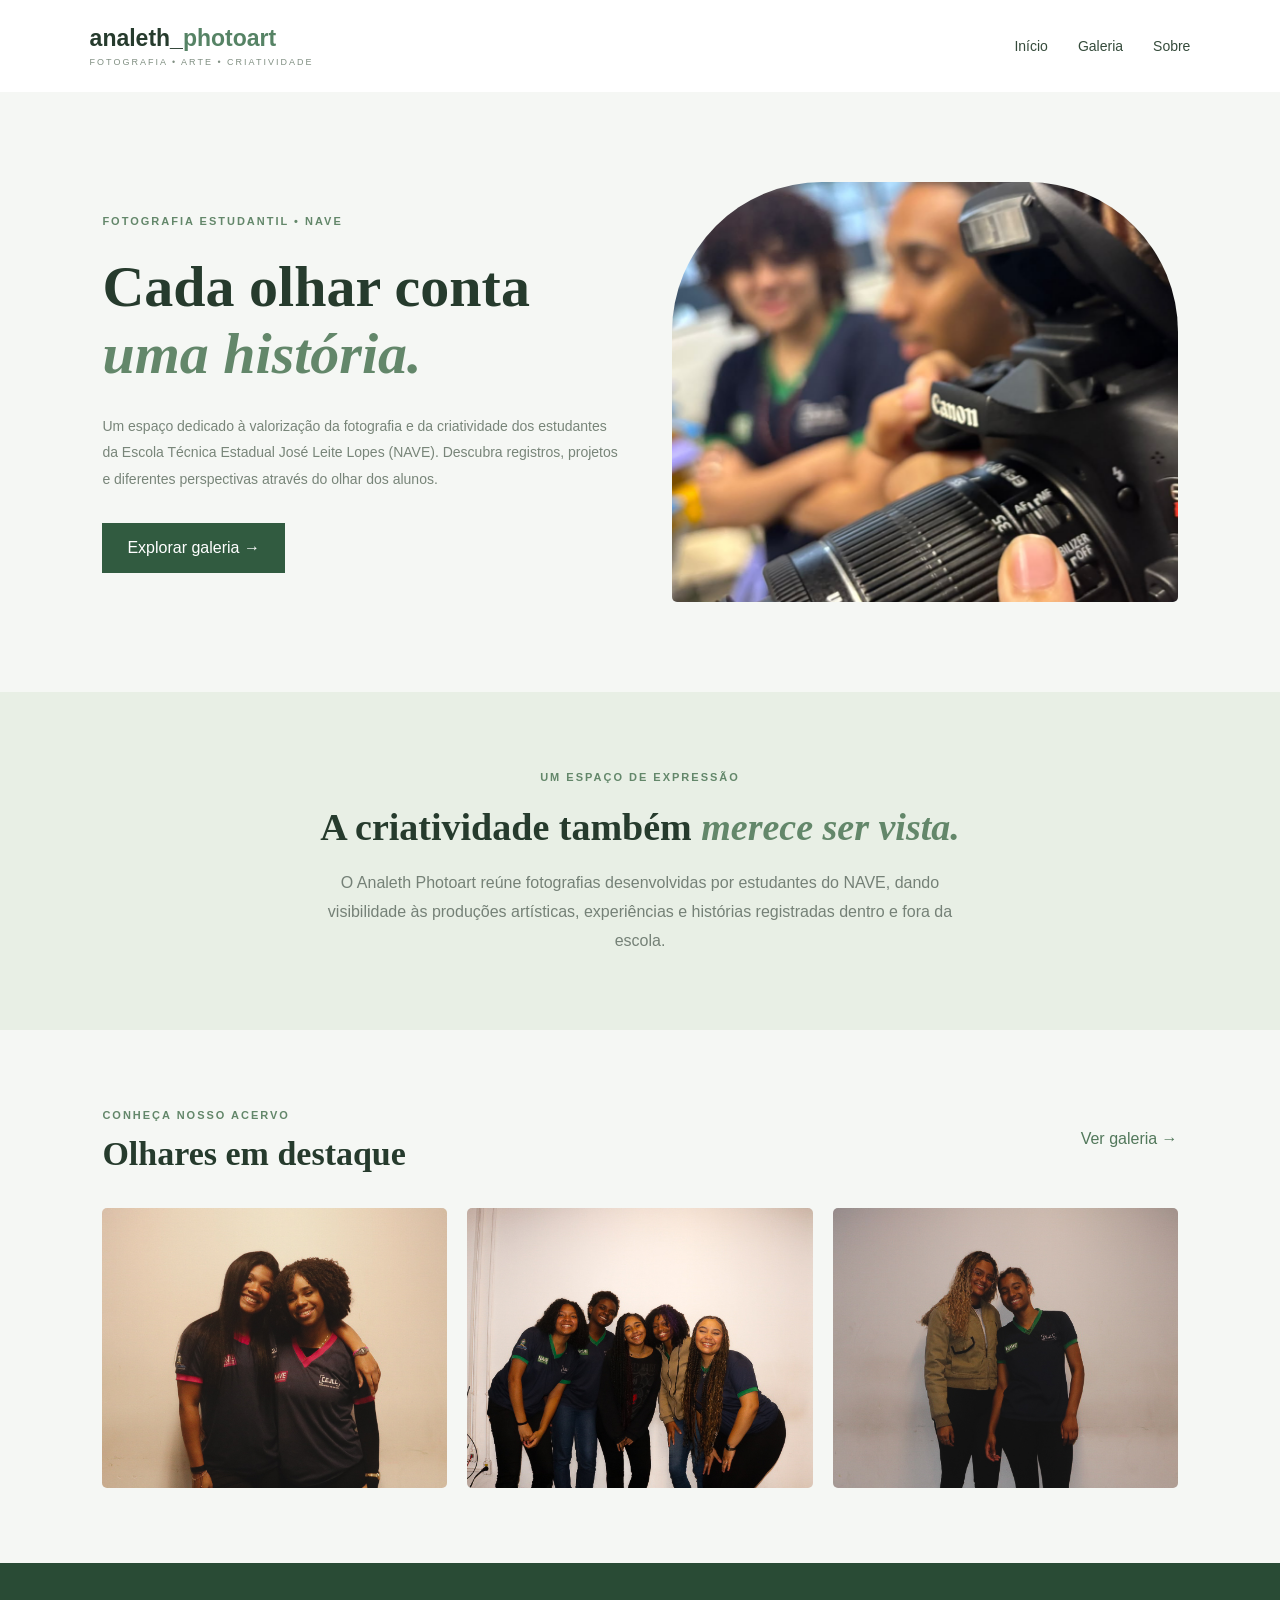
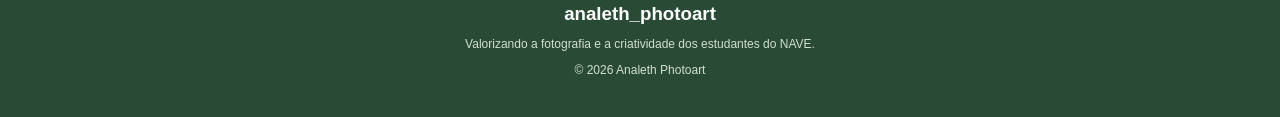
==== index.html @ b7a5aa27 "site 1.0" ====
<!DOCTYPE html>
<html lang="pt-BR">
<head>
    <meta charset="UTF-8">
    <meta name="viewport" content="width=device-width, initial-scale=1.0">

    <title>Analeth Photoart | NAVE</title>

    <link rel="stylesheet" href="css/style.css">
</head>

<body>

    <header>
        <div class="logo">
            <h2>analeth_<span>photoart</span></h2>
            <p>FOTOGRAFIA • ARTE • CRIATIVIDADE</p>
        </div>

        <nav>
            <a href="index.html">Início</a>
            <a href="galeria.html">Galeria</a>
            <a href="sobre.html">Sobre</a>
        </nav>
    </header>

    <main>

        <section class="inicio">

            <div class="inicio-texto">
                <span class="destaque">
                    FOTOGRAFIA ESTUDANTIL • NAVE
                </span>

                <h1>
                    Cada olhar conta
                    <span>uma história.</span>
                </h1>

                <p>
                    Um espaço dedicado à valorização da fotografia
                    e da criatividade dos estudantes da Escola
                    Técnica Estadual José Leite Lopes (NAVE).

                    Descubra registros, projetos e diferentes
                    perspectivas através do olhar dos alunos.
                </p>

                <a href="galeria.html" class="botao">
                    Explorar galeria →
                </a>

            </div>

            <div class="inicio-imagem">
                <img
                    src="imagem/tela.jpeg"
                    alt="Fotografia produzida por estudante do NAVE"
                >
            </div>

        </section>

        <section class="apresentacao">

            <span>UM ESPAÇO DE EXPRESSÃO</span>

            <h2>
                A criatividade também
                <em>merece ser vista.</em>
            </h2>

            <p>
                O Analeth Photoart reúne fotografias desenvolvidas
                por estudantes do NAVE, dando visibilidade às
                produções artísticas, experiências e histórias
                registradas dentro e fora da escola.
            </p>

        </section>

        <section class="destaques">

            <div class="titulo-secao">
                <div>
                    <span>CONHEÇA NOSSO ACERVO</span>
                    <h2>Olhares em destaque</h2>
                </div>

                <a href="galeria.html">Ver galeria →</a>
            </div>

            <div class="galeria-destaques">

                <img src="imagem/imagem14.jpg"
                     alt="Fotografia estudantil 1">

                <img src="imagem/imagem6.jpg"
                     alt="Fotografia estudantil 2">

                <img src="imagem/imagem5.jpg"
                     alt="Fotografia estudantil 3">

            </div>

        </section>

    </main>

    <footer>
        <h3>analeth_photoart</h3>

        <p>
            Valorizando a fotografia e a criatividade
            dos estudantes do NAVE.
        </p>

        <p>© 2026 Analeth Photoart</p>
    </footer>
<script src="js/script.js"></script>
</body>
</html>
---- css/style.css ----
* {
    margin: 0;
    padding: 0;
    box-sizing: border-box;
}

body {
    font-family: Arial, sans-serif;
    background: #f5f8f3;
    color: #263b2d;
}

/* CABEÇALHO */

header {
    display: flex;
    justify-content: space-between;
    align-items: center;
    padding: 25px 7%;
    background: white;
}

.logo h2 {
    font-size: 23px;
}

.logo span {
    color: #568365;
}

.logo p {
    font-size: 9px;
    letter-spacing: 2px;
    margin-top: 5px;
    color: #819083;
}

nav {
    display: flex;
    gap: 30px;
}

nav a {
    text-decoration: none;
    color: #354b3b;
    font-size: 14px;
    transition: 0.3s;
}

nav a:hover {
    color: #719d7a;
}

/* INÍCIO */

.inicio {
    display: flex;
    align-items: center;
    justify-content: space-between;
    padding: 90px 8%;
    gap: 50px;
}

.inicio-texto {
    max-width: 520px;
}

.destaque,
.apresentacao span,
.titulo-secao span {
    color: #63876a;
    font-size: 11px;
    letter-spacing: 2px;
    font-weight: bold;
}

.inicio h1 {
    font-family: Georgia, serif;
    font-size: 58px;
    line-height: 1.15;
    margin: 25px 0;
}

.inicio h1 span {
    display: block;
    color: #63876a;
    font-style: italic;
}

.inicio-texto p {
    color: #788579;
    line-height: 1.9;
    font-size: 14px;
}

.botao {
    display: inline-block;
    margin-top: 30px;
    padding: 16px 25px;
    background: #315b40;
    color: white;
    text-decoration: none;
    transition: 0.3s;
}

.botao:hover {
    background: #63876a;
    transform: translateY(-3px);
}

.inicio-imagem {
    width: 48%;
    height: 420px;
}

.inicio-imagem img {
    width: 100%;
    height: 100%;
    object-fit: cover;
    border-radius: 150px 150px 5px 5px;
}

/* APRESENTAÇÃO */

.apresentacao {
    background: #e8efe5;
    text-align: center;
    padding: 75px 15%;
}

.apresentacao h2 {
    font-family: Georgia, serif;
    font-size: 38px;
    margin: 20px 0;
}

.apresentacao em {
    color: #63876a;
}

.apresentacao p {
    color: #758177;
    line-height: 1.8;
    max-width: 650px;
    margin: auto;
}

/* DESTAQUES */

.destaques {
    padding: 75px 8%;
}

.titulo-secao {
    display: flex;
    justify-content: space-between;
    align-items: center;
    margin-bottom: 35px;
}

.titulo-secao h2 {
    font-family: Georgia, serif;
    font-size: 34px;
    margin-top: 12px;
}

.titulo-secao a {
    color: #52785b;
    text-decoration: none;
}

.galeria-destaques {
    display: grid;
    grid-template-columns: repeat(3, 1fr);
    gap: 20px;
}

.galeria-destaques img {
    width: 100%;
    height: 280px;
    object-fit: cover;
    border-radius: 5px;
    transition: 0.4s;
}

.galeria-destaques img:hover {
    transform: translateY(-7px);
}

/* RODAPÉ */

footer {
    background: #294b35;
    color: white;
    text-align: center;
    padding: 40px 20px;
}

footer p {
    font-size: 12px;
    margin-top: 12px;
    color: #d1dfd2;
}

/* CELULAR */

@media (max-width: 768px) {

    header {
        flex-direction: column;
        gap: 20px;
    }

    nav {
        gap: 15px;
        flex-wrap: wrap;
        justify-content: center;
    }

    .inicio {
        flex-direction: column;
        padding: 55px 7%;
    }

    .inicio h1 {
        font-size: 43px;
    }

    .inicio-imagem {
        width: 100%;
        height: 330px;
    }

    .apresentacao {
        padding: 55px 8%;
    }

    .apresentacao h2 {
        font-size: 30px;
    }

    .titulo-secao {
        align-items: flex-start;
        gap: 15px;
        flex-direction: column;
    }

    .galeria-destaques {
        grid-template-columns: 1fr 1fr;
    }

    .galeria-destaques img {
        height: 190px;
    }
}


/* PÁGINAS INTERNAS */

.pagina-interna {
    padding: 70px 8%;
}

.titulo-pagina {
    text-align: center;
    padding: 35px 0 55px;
}

.titulo-pagina > span,
.sobre-texto > span,
.objetivos > span {
    color: #63876a;
    font-size: 11px;
    letter-spacing: 2px;
    font-weight: bold;
}

.titulo-pagina h1 {
    font-family: Georgia, serif;
    font-size: 53px;
    margin: 20px 0;
}

.titulo-pagina h1 em {
    color: #63876a;
}

.titulo-pagina p {
    color: #788579;
    font-size: 14px;
    line-height: 1.8;
}

/* PESQUISA E CATEGORIAS */

.ferramentas-galeria {
    margin-bottom: 30px;
}

#pesquisa {
    width: 100%;
    padding: 17px;
    border: 1px solid #dce6da;
    background: white;
    outline: none;
    margin-bottom: 20px;
}

#pesquisa:focus {
    border-color: #63876a;
}

.categorias {
    display: flex;
    flex-wrap: wrap;
    gap: 12px;
}

.filtro {
    padding: 10px 18px;
    border: 1px solid #dce6da;
    background: transparent;
    color: #49634d;
    cursor: pointer;
    border-radius: 25px;
    transition: 0.3s;
}

.filtro:hover,
.filtro.ativo {
    background: #426b4c;
    color: white;
}

.contador-fotos {
    color: #819083;
    font-size: 12px;
    margin-bottom: 20px;
}


* {
    margin: 0;
    padding: 0;
    box-sizing: border-box;
}

body {
    background: #f5f7f4;
}

.gallery {
    display: grid;
    grid-template-columns: repeat(4, 1fr);
    gap: 20px;
    max-width: 1450px;
    margin: auto;
    padding: 20px;
}

.column {
    display: flex;
    flex-direction: column;
    gap: 20px;
}

.column img {
    width: 100%;
    height: auto;
    display: block;
    object-fit: cover;
    border-radius: 7px;
    transition: transform 0.3s ease;
    cursor: pointer;
}

.column img:hover {
    transform: scale(1.02);
}

/* Tablet */
@media (max-width: 900px) {
    .gallery {
        grid-template-columns: repeat(2, 1fr);
    }
}

/* Celular */
@media (max-width: 550px) {
    .gallery {
        grid-template-columns: repeat(2, 1fr);
        gap: 10px;
        padding: 10px;
    }

    .column {
        gap: 10px;
    }
}


/* MODAL DE FOTOGRAFIA */

.modal-foto {
    display: none;
    position: fixed;
    z-index: 100;
    inset: 0;
    background: #17271feF;
    align-items: center;
    justify-content: center;
    padding: 25px;
}

.modal-foto.aberto {
    display: flex;
}

#conteudo-modal {
    max-width: 850px;
    max-height: 85vh;
    color: white;
    text-align: center;
}

#conteudo-modal img {
    max-width: 100%;
    max-height: 70vh;
    object-fit: contain;
}

#conteudo-modal p {
    margin-top: 15px;
}

#fechar-modal {
    position: absolute;
    top: 20px;
    right: 30px;
    font-size: 40px;
    color: white;
    background: none;
    border: none;
    cursor: pointer;
}


/* SOBRE */

.sobre-conteudo {
    display: grid;
    grid-template-columns: 1fr 1fr;
    align-items: center;
    gap: 55px;
    padding: 30px 0 90px;
}

.sobre-texto h1 {
    font-family: Georgia, serif;
    font-size: 49px;
    line-height: 1.2;
    margin: 25px 0;
}

.sobre-texto h1 em {
    color: #63876a;
}

.sobre-texto p {
    color: #788579;
    font-size: 14px;
    line-height: 1.9;
    margin-bottom: 18px;
}

.sobre-imagem img {
    width: 100%;
    height: 420px;
    object-fit: cover;
    border-radius: 150px 150px 5px 5px;
}

.objetivos {
    padding: 60px 0;
    border-top: 1px solid #dce6da;
}

.objetivos h2 {
    font-family: Georgia, serif;
    font-size: 37px;
    margin: 20px 0 35px;
}

.objetivos h2 em {
    color: #63876a;
}

.objetivos-grid {
    display: grid;
    grid-template-columns: repeat(3, 1fr);
    gap: 25px;
}

.objetivos-grid article {
    border-top: 2px solid #b6cbb5;
    padding-top: 20px;
}

.objetivos-grid h3 {
    font-family: Georgia, serif;
    margin-bottom: 12px;
}

.objetivos-grid p {
    font-size: 13px;
    line-height: 1.8;
    color: #788579;
}

.sobre-convite {
    padding: 45px;
    background: #e8efe5;
    text-align: center;
}

.sobre-convite h2 {
    font-family: Georgia, serif;
    margin-bottom: 15px;
}

/* ANIMAÇÃO */

@keyframes aparecer {
    from {
        opacity: 0;
        transform: translateY(15px);
    }

    to {
        opacity: 1;
        transform: translateY(0);
    }
}

/* RESPONSIVIDADE */

@media (max-width: 768px) {

    .pagina-interna {
        padding: 45px 6%;
    }

    .titulo-pagina h1 {
        font-size: 39px;
    }

    .galeria-pinterest {
        columns: 2 130px;
        column-gap: 10px;
    }

    .foto-card {
        margin-bottom: 10px;
    }

    .sobre-conteudo {
        grid-template-columns: 1fr;
        gap: 30px;
    }

    .sobre-texto h1 {
        font-size: 40px;
    }

    .sobre-imagem img {
        height: 320px;
    }

    .objetivos-grid {
        grid-template-columns: 1fr;
    }

    .linha-favoritos {
        gap: 15px;
        flex-wrap: wrap;
    }

    .categorias {
        gap: 8px;
    }

    .filtro {
        padding: 9px 12px;
        font-size: 12px;
    }
}
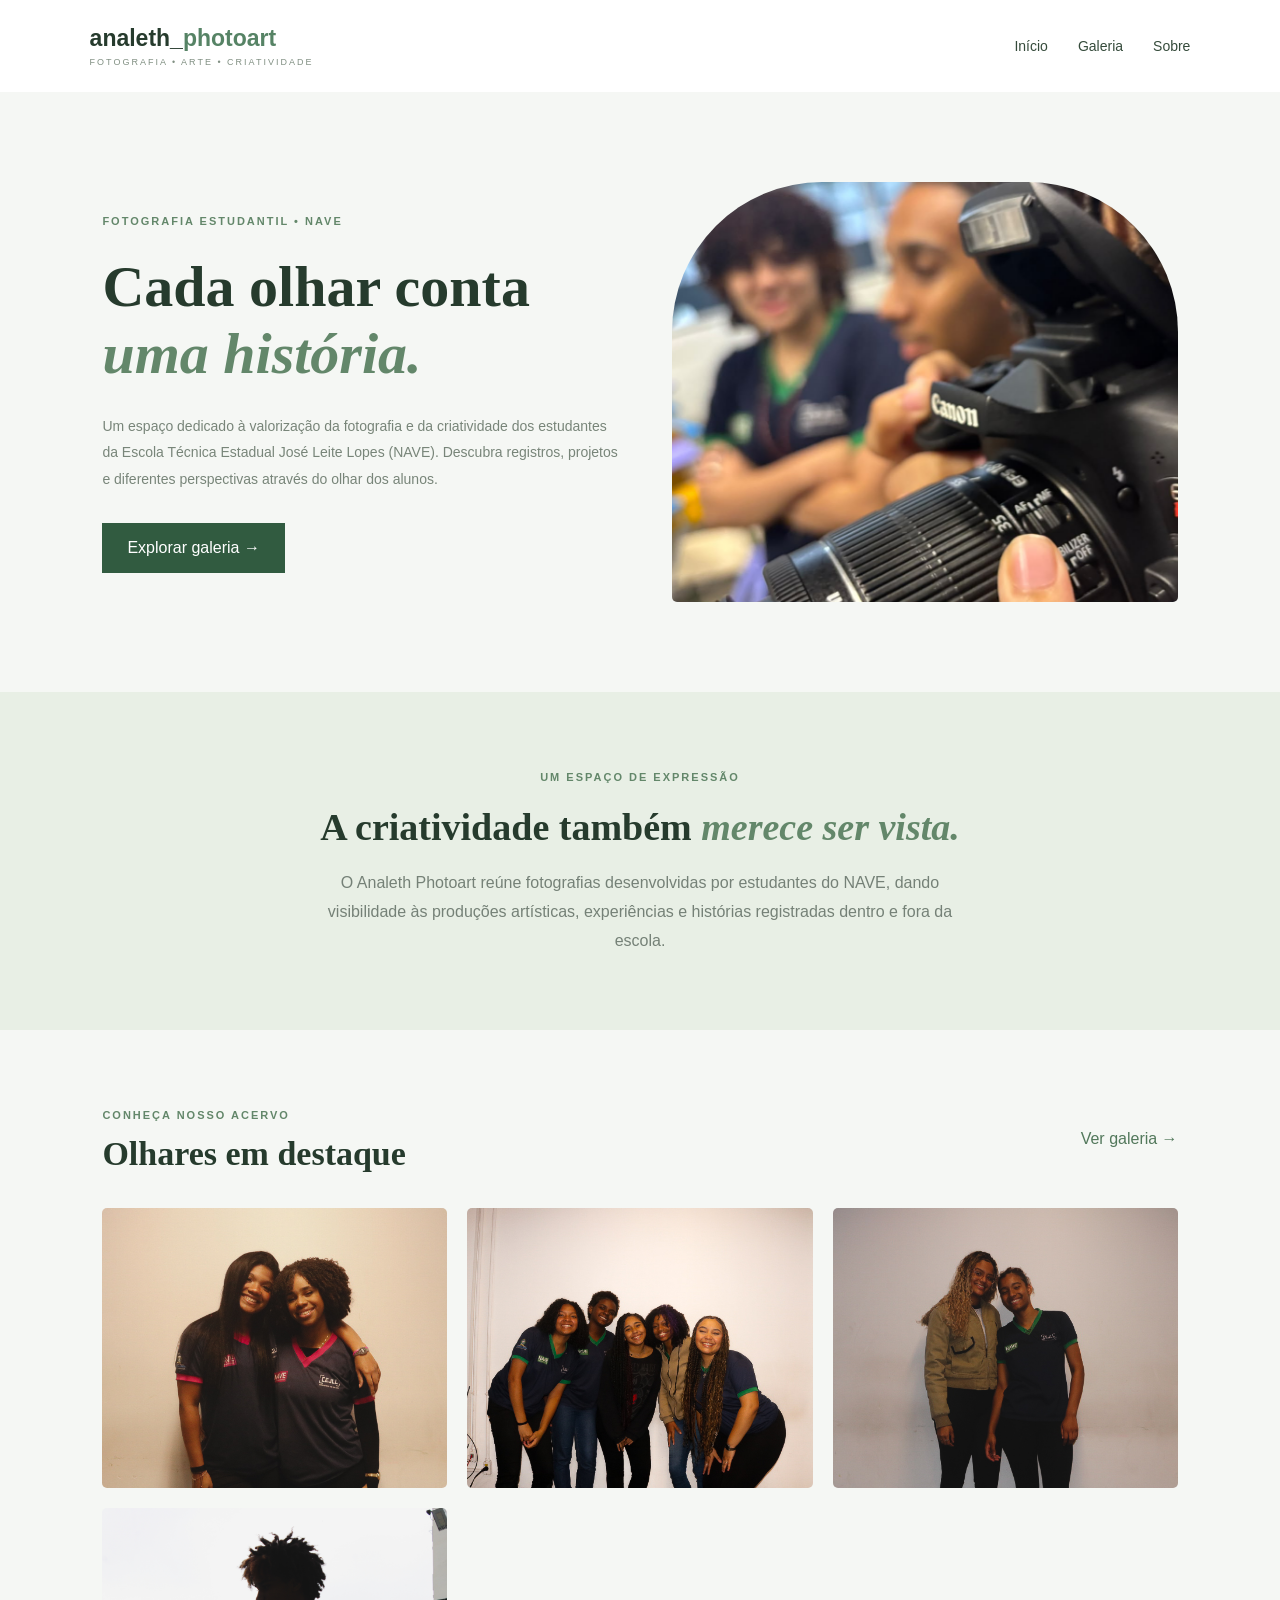
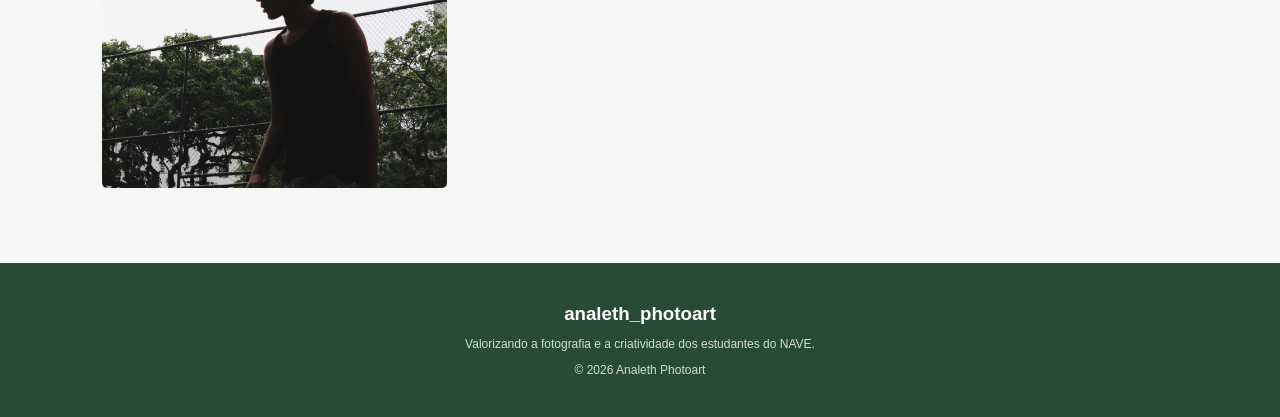
==== commit b12d2023: "2.0" ====
--- a/index.html
+++ b/index.html
@@ -103,6 +103,9 @@
                 <img src="imagem/imagem5.jpg"
                      alt="Fotografia estudantil 3">
 
+                <img src="imagem/imagem28.jpg"
+                     alt="Fotografia estudantil 4">     
+
             </div>
 
         </section>
--- a/css/style.css
+++ b/css/style.css
@@ -317,27 +317,47 @@
     gap: 12px;
 }
 
+color: #49634d;
+background: #426b4c;
+
+
+.filtros {
+    display: flex;
+    justify-content: center;
+    gap: 12px;
+    flex-wrap: wrap;
+    margin-bottom: 30px;
+}
+
 .filtro {
-    padding: 10px 18px;
-    border: 1px solid #dce6da;
+    padding: 10px 22px;
+    border: 1px solid #333;
     background: transparent;
     color: #49634d;
+    border-radius: 8px;
     cursor: pointer;
-    border-radius: 25px;
     transition: 0.3s;
 }
 
-.filtro:hover,
+.filtro:hover {
+    background: #333;
+    color: #fff;
+}
+
 .filtro.ativo {
     background: #426b4c;
-    color: white;
-}
-
-.contador-fotos {
-    color: #819083;
-    font-size: 12px;
-    margin-bottom: 20px;
-}
+    color: #000;
+    border-color: #fff;
+}
+
+.item {
+    transition: opacity 0.3s ease;
+}
+
+.item.oculto {
+    display: none;
+}
+
 
 
 * {
